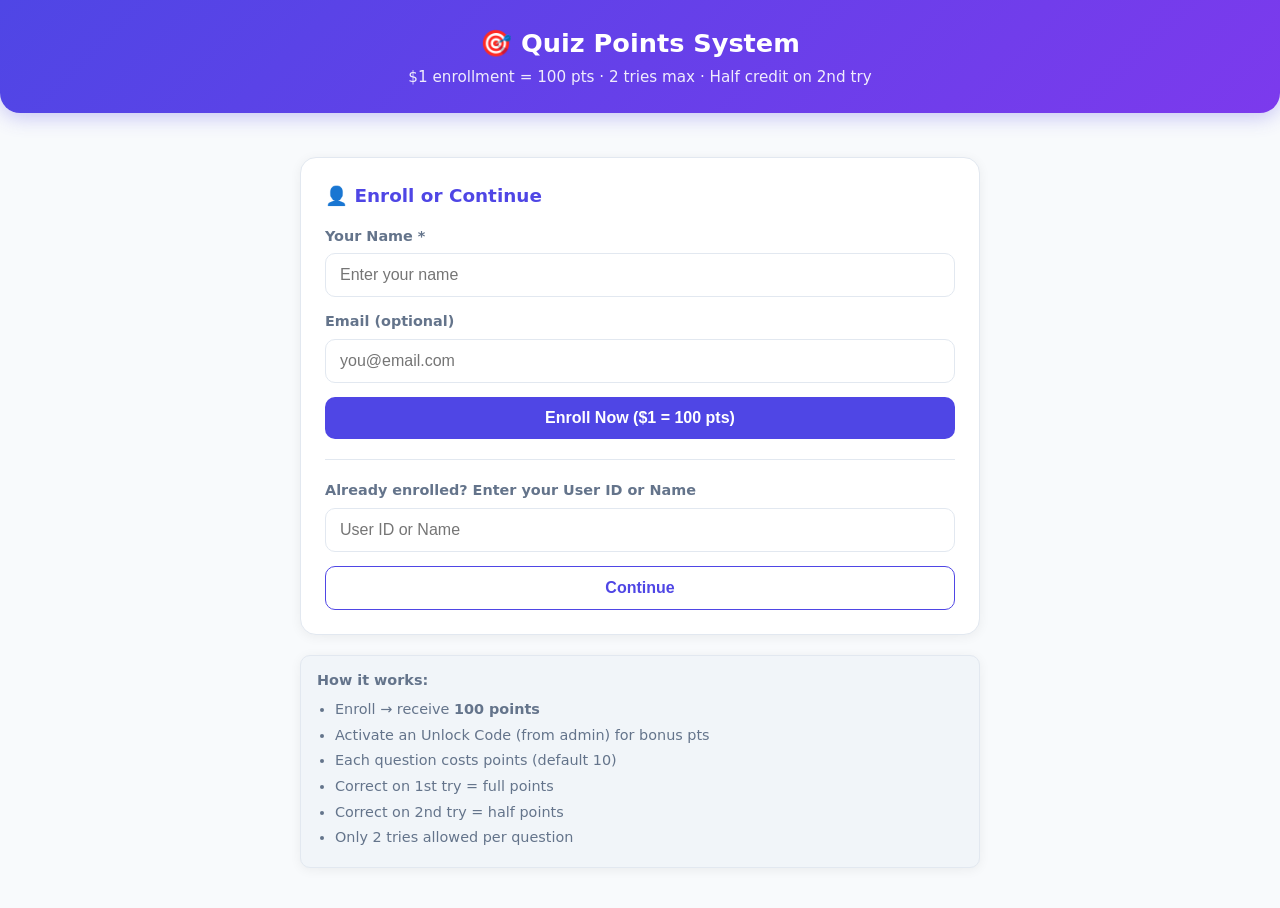
==== Index.html @ 03b9749e "Add files via upload" ====
<!DOCTYPE html>
<html>
<head>
  <base target="_top">
  <meta charset="UTF-8">
  <meta name="viewport" content="width=device-width, initial-scale=1.0">
  <title>Quiz Points System</title>
  <style>
    :root {
      --primary: #4f46e5;
      --primary-dark: #4338ca;
      --success: #10b981;
      --danger: #ef4444;
      --warning: #f59e0b;
      --bg: #f8fafc;
      --card: #ffffff;
      --text: #1e293b;
      --muted: #64748b;
    }
    * { box-sizing: border-box; margin: 0; padding: 0; }
    body {
      font-family: 'Segoe UI', system-ui, -apple-system, sans-serif;
      background: var(--bg);
      color: var(--text);
      line-height: 1.5;
      min-height: 100vh;
    }
    .container { max-width: 720px; margin: 0 auto; padding: 20px; }
    header {
      background: linear-gradient(135deg, var(--primary), #7c3aed);
      color: white;
      padding: 24px 20px;
      text-align: center;
      border-radius: 0 0 20px 20px;
      margin-bottom: 24px;
      box-shadow: 0 4px 20px rgba(79,70,229,0.3);
    }
    header h1 { font-size: 1.6rem; font-weight: 700; }
    header p { opacity: 0.9; font-size: 0.95rem; margin-top: 4px; }
    .card {
      background: var(--card);
      border-radius: 16px;
      padding: 24px;
      margin-bottom: 20px;
      box-shadow: 0 2px 12px rgba(0,0,0,0.06);
      border: 1px solid #e2e8f0;
    }
    .card h2 {
      font-size: 1.15rem;
      margin-bottom: 16px;
      color: var(--primary);
      display: flex;
      align-items: center;
      gap: 8px;
    }
    label { display: block; font-weight: 600; font-size: 0.9rem; margin-bottom: 6px; color: var(--muted); }
    input, textarea, select {
      width: 100%;
      padding: 12px 14px;
      border: 1.5px solid #e2e8f0;
      border-radius: 10px;
      font-size: 1rem;
      margin-bottom: 14px;
      transition: border 0.2s;
    }
    input:focus, textarea:focus { outline: none; border-color: var(--primary); }
    .btn {
      display: inline-flex;
      align-items: center;
      justify-content: center;
      gap: 6px;
      padding: 12px 20px;
      border: none;
      border-radius: 10px;
      font-size: 1rem;
      font-weight: 600;
      cursor: pointer;
      transition: all 0.2s;
    }
    .btn-primary { background: var(--primary); color: white; }
    .btn-primary:hover { background: var(--primary-dark); }
    .btn-success { background: var(--success); color: white; }
    .btn-danger { background: var(--danger); color: white; }
    .btn-outline {
      background: transparent;
      border: 1.5px solid var(--primary);
      color: var(--primary);
    }
    .btn-block { width: 100%; }
    .btn:disabled { opacity: 0.55; cursor: not-allowed; }
    .points-badge {
      display: inline-flex;
      align-items: center;
      gap: 6px;
      background: #eef2ff;
      color: var(--primary);
      padding: 8px 16px;
      border-radius: 999px;
      font-weight: 700;
      font-size: 1.1rem;
    }
    .hidden { display: none !important; }
    .msg {
      padding: 12px 16px;
      border-radius: 10px;
      margin-bottom: 16px;
      font-size: 0.95rem;
    }
    .msg-success { background: #d1fae5; color: #065f46; }
    .msg-error { background: #fee2e2; color: #991b1b; }
    .msg-info { background: #e0e7ff; color: #3730a3; }
    .question-item {
      border: 1.5px solid #e2e8f0;
      border-radius: 12px;
      padding: 16px;
      margin-bottom: 12px;
      transition: border 0.2s;
    }
    .question-item:hover { border-color: #c7d2fe; }
    .question-item.done { background: #f0fdf4; border-color: #86efac; }
    .question-item.failed { background: #fef2f2; border-color: #fca5a5; }
    .q-meta { font-size: 0.85rem; color: var(--muted); margin-top: 6px; }
    .status-tag {
      display: inline-block;
      padding: 2px 10px;
      border-radius: 999px;
      font-size: 0.75rem;
      font-weight: 600;
    }
    .tag-correct { background: #d1fae5; color: #065f46; }
    .tag-half { background: #fef3c7; color: #92400e; }
    .tag-wrong { background: #fee2e2; color: #991b1b; }
    .tag-open { background: #e0e7ff; color: #3730a3; }
    .flex { display: flex; gap: 10px; align-items: center; }
    .flex-between { display: flex; justify-content: space-between; align-items: center; }
    .spinner {
      width: 20px; height: 20px;
      border: 2.5px solid #e2e8f0;
      border-top-color: var(--primary);
      border-radius: 50%;
      animation: spin 0.7s linear infinite;
      display: inline-block;
    }
    @keyframes spin { to { transform: rotate(360deg); } }
    .rules {
      background: #f1f5f9;
      border-radius: 10px;
      padding: 14px 16px;
      font-size: 0.9rem;
      color: var(--muted);
    }
    .rules li { margin-bottom: 4px; }
  </style>
</head>
<body>
  <header>
    <h1>🎯 Quiz Points System</h1>
    <p>$1 enrollment = 100 pts · 2 tries max · Half credit on 2nd try</p>
  </header>

  <div class="container">
    <!-- ===== LOGIN / ENROLL ===== -->
    <div id="authSection">
      <div class="card">
        <h2>👤 Enroll or Continue</h2>
        <div id="authMsg"></div>
        
        <div id="enrollForm">
          <label>Your Name *</label>
          <input type="text" id="enrollName" placeholder="Enter your name">
          <label>Email (optional)</label>
          <input type="email" id="enrollEmail" placeholder="you@email.com">
          <button class="btn btn-primary btn-block" onclick="doEnroll()">
            Enroll Now ($1 = 100 pts)
          </button>
        </div>
        
        <hr style="margin: 20px 0; border: none; border-top: 1px solid #e2e8f0;">
        
        <label>Already enrolled? Enter your User ID or Name</label>
        <input type="text" id="loginId" placeholder="User ID or Name">
        <button class="btn btn-outline btn-block" onclick="doLogin()">Continue</button>
      </div>
      
      <div class="card rules">
        <strong>How it works:</strong>
        <ul style="margin-top:8px; padding-left:18px;">
          <li>Enroll → receive <strong>100 points</strong></li>
          <li>Activate an Unlock Code (from admin) for bonus pts</li>
          <li>Each question costs points (default 10)</li>
          <li>Correct on 1st try = full points</li>
          <li>Correct on 2nd try = half points</li>
          <li>Only 2 tries allowed per question</li>
        </ul>
      </div>
    </div>

    <!-- ===== DASHBOARD ===== -->
    <div id="dashSection" class="hidden">
      <div class="card">
        <div class="flex-between">
          <div>
            <div style="font-size:0.9rem; color:var(--muted);">Welcome back</div>
            <div style="font-size:1.25rem; font-weight:700;" id="userName">—</div>
            <div style="font-size:0.8rem; color:var(--muted);" id="userIdDisplay"></div>
          </div>
          <div class="points-badge" id="pointsDisplay">⭐ 0 pts</div>
        </div>
        <button class="btn btn-outline" style="margin-top:14px; font-size:0.85rem; padding:8px 14px;" onclick="logout()">Logout</button>
      </div>

      <!-- Unlock Code -->
      <div class="card" id="unlockCard">
        <h2>🔓 Activate Unlock Code</h2>
        <div id="unlockMsg"></div>
        <div class="flex">
          <input type="text" id="unlockCode" placeholder="e.g. 5E42C" style="margin-bottom:0;">
          <button class="btn btn-success" onclick="doUnlock()">Activate</button>
        </div>
        <p style="font-size:0.85rem; color:var(--muted); margin-top:10px;">
          Example: code <strong>5E42C</strong> gives +15 pts then applies ~33.33% fee.
        </p>
      </div>

      <!-- Questions -->
      <div class="card">
        <h2>📝 Questions</h2>
        <div id="questionsMsg"></div>
        <div id="questionsList">
          <div style="text-align:center; padding:20px; color:var(--muted);">
            <div class="spinner"></div> Loading questions...
          </div>
        </div>
      </div>
    </div>
  </div>

  <script>
    let currentUser = null;
    let dashboardData = null;

    // ---------- Auth ----------
    function doEnroll() {
      const name = document.getElementById('enrollName').value.trim();
      const email = document.getElementById('enrollEmail').value.trim();
      if (!name) { showMsg('authMsg', 'Please enter your name', 'error'); return; }
      
      showMsg('authMsg', '<span class="spinner"></span> Enrolling...', 'info');
      
      google.script.run
        .withSuccessHandler(res => {
          currentUser = { userId: res.userId, name: res.name, points: res.points };
          localStorage.setItem('quizUserId', res.userId);
          showMsg('authMsg', res.message, 'success');
          setTimeout(() => loadDashboard(), 800);
        })
        .withFailureHandler(err => showMsg('authMsg', err.message, 'error'))
        .enrollUser(name, email);
    }

    function doLogin() {
      const id = document.getElementById('loginId').value.trim();
      if (!id) { showMsg('authMsg', 'Enter User ID or Name', 'error'); return; }
      
      showMsg('authMsg', '<span class="spinner"></span> Looking up...', 'info');
      
      google.script.run
        .withSuccessHandler(user => {
          if (!user) {
            showMsg('authMsg', 'User not found. Please enroll first.', 'error');
            return;
          }
          currentUser = user;
          localStorage.setItem('quizUserId', user.userId);
          loadDashboard();
        })
        .withFailureHandler(err => showMsg('authMsg', err.message, 'error'))
        .getUser(id);
    }

    function logout() {
      localStorage.removeItem('quizUserId');
      currentUser = null;
      document.getElementById('authSection').classList.remove('hidden');
      document.getElementById('dashSection').classList.add('hidden');
    }

    // ---------- Dashboard ----------
    function loadDashboard() {
      if (!currentUser) return;
      
      document.getElementById('authSection').classList.add('hidden');
      document.getElementById('dashSection').classList.remove('hidden');
      document.getElementById('userName').textContent = currentUser.name;
      document.getElementById('userIdDisplay').textContent = 'ID: ' + currentUser.userId;
      document.getElementById('pointsDisplay').textContent = '⭐ ' + currentUser.points + ' pts';
      
      if (currentUser.unlockCodeUsed) {
        document.getElementById('unlockCard').classList.add('hidden');
      }
      
      google.script.run
        .withSuccessHandler(data => {
          dashboardData = data;
          currentUser = data.user;
          document.getElementById('pointsDisplay').textContent = '⭐ ' + data.user.points + ' pts';
          if (data.user.unlockCodeUsed) {
            document.getElementById('unlockCard').classList.add('hidden');
          }
          renderQuestions(data.questions, data.attempts);
        })
        .withFailureHandler(err => showMsg('questionsMsg', err.message, 'error'))
        .getUserDashboard(currentUser.userId);
    }

    function renderQuestions(questions, attempts) {
      const list = document.getElementById('questionsList');
      if (!questions.length) {
        list.innerHTML = '<p style="color:var(--muted);">No active questions yet.</p>';
        return;
      }
      
      const attemptMap = {};
      attempts.forEach(a => attemptMap[a.questionId] = a);
      
      let html = '';
      questions.forEach(q => {
        const att = attemptMap[q.questionId];
        let statusClass = '';
        let statusTag = '<span class="status-tag tag-open">Open</span>';
        let triesInfo = '0 / 2 tries';
        let canAnswer = true;
        let pointsInfo = q.points + ' pts';
        
        if (att) {
          triesInfo = att.triesUsed + ' / 2 tries';
          if (att.triesUsed >= 2 || att.try1Correct === 'YES') {
            canAnswer = false;
            if (att.pointsAwarded === q.points) {
              statusClass = 'done';
              statusTag = '<span class="status-tag tag-correct">Correct (full)</span>';
            } else if (att.pointsAwarded > 0) {
              statusClass = 'done';
              statusTag = '<span class="status-tag tag-half">Correct (half)</span>';
            } else {
              statusClass = 'failed';
              statusTag = '<span class="status-tag tag-wrong">Failed</span>';
            }
            pointsInfo = att.pointsAwarded + ' pts earned';
          } else if (att.try1Correct === 'NO') {
            statusTag = '<span class="status-tag tag-open">1 try left</span>';
          }
        }
        
        html += `
          <div class="question-item ${statusClass}" id="q-${q.questionId}">
            <div class="flex-between">
              <strong>${escapeHtml(q.questionText)}</strong>
              ${statusTag}
            </div>
            <div class="q-meta">${pointsInfo} · ${triesInfo}</div>
            ${canAnswer ? `
              <div style="margin-top:12px;">
                <input type="text" id="ans-${q.questionId}" placeholder="Your answer..." style="margin-bottom:8px;">
                <button class="btn btn-primary" onclick="submitAns('${q.questionId}')">Submit Answer</button>
              </div>
            ` : ''}
            <div id="msg-${q.questionId}" style="margin-top:8px;"></div>
          </div>
        `;
      });
      list.innerHTML = html;
    }

    function submitAns(questionId) {
      const input = document.getElementById('ans-' + questionId);
      const answer = input.value.trim();
      if (!answer) {
        showMsg('msg-' + questionId, 'Please type an answer', 'error');
        return;
      }
      
      showMsg('msg-' + questionId, '<span class="spinner"></span> Checking...', 'info');
      
      google.script.run
        .withSuccessHandler(res => {
          showMsg('msg-' + questionId, res.message, res.correct ? 'success' : 'error');
          // Refresh dashboard after short delay
          setTimeout(() => loadDashboard(), 1200);
        })
        .withFailureHandler(err => showMsg('msg-' + questionId, err.message, 'error'))
        .submitAnswer(currentUser.userId, questionId, answer);
    }

    function doUnlock() {
      const code = document.getElementById('unlockCode').value.trim();
      if (!code) { showMsg('unlockMsg', 'Enter a code', 'error'); return; }
      
      showMsg('unlockMsg', '<span class="spinner"></span> Activating...', 'info');
      
      google.script.run
        .withSuccessHandler(res => {
          showMsg('unlockMsg', res.message, 'success');
          currentUser.points = res.newPoints;
          document.getElementById('pointsDisplay').textContent = '⭐ ' + res.newPoints + ' pts';
          setTimeout(() => {
            document.getElementById('unlockCard').classList.add('hidden');
          }, 2000);
        })
        .withFailureHandler(err => showMsg('unlockMsg', err.message, 'error'))
        .activateUnlockCode(currentUser.userId, code);
    }

    // ---------- Utils ----------
    function showMsg(id, text, type) {
      const el = document.getElementById(id);
      if (!el) return;
      el.innerHTML = `<div class="msg msg-${type}">${text}</div>`;
    }

    function escapeHtml(str) {
      const div = document.createElement('div');
      div.textContent = str;
      return div.innerHTML;
    }

    // Auto-login if stored
    window.onload = function() {
      const saved = localStorage.getItem('quizUserId');
      if (saved) {
        google.script.run
          .withSuccessHandler(user => {
            if (user) {
              currentUser = user;
              loadDashboard();
            }
          })
          .getUser(saved);
      }
    };
  </script>
</body>
</html>
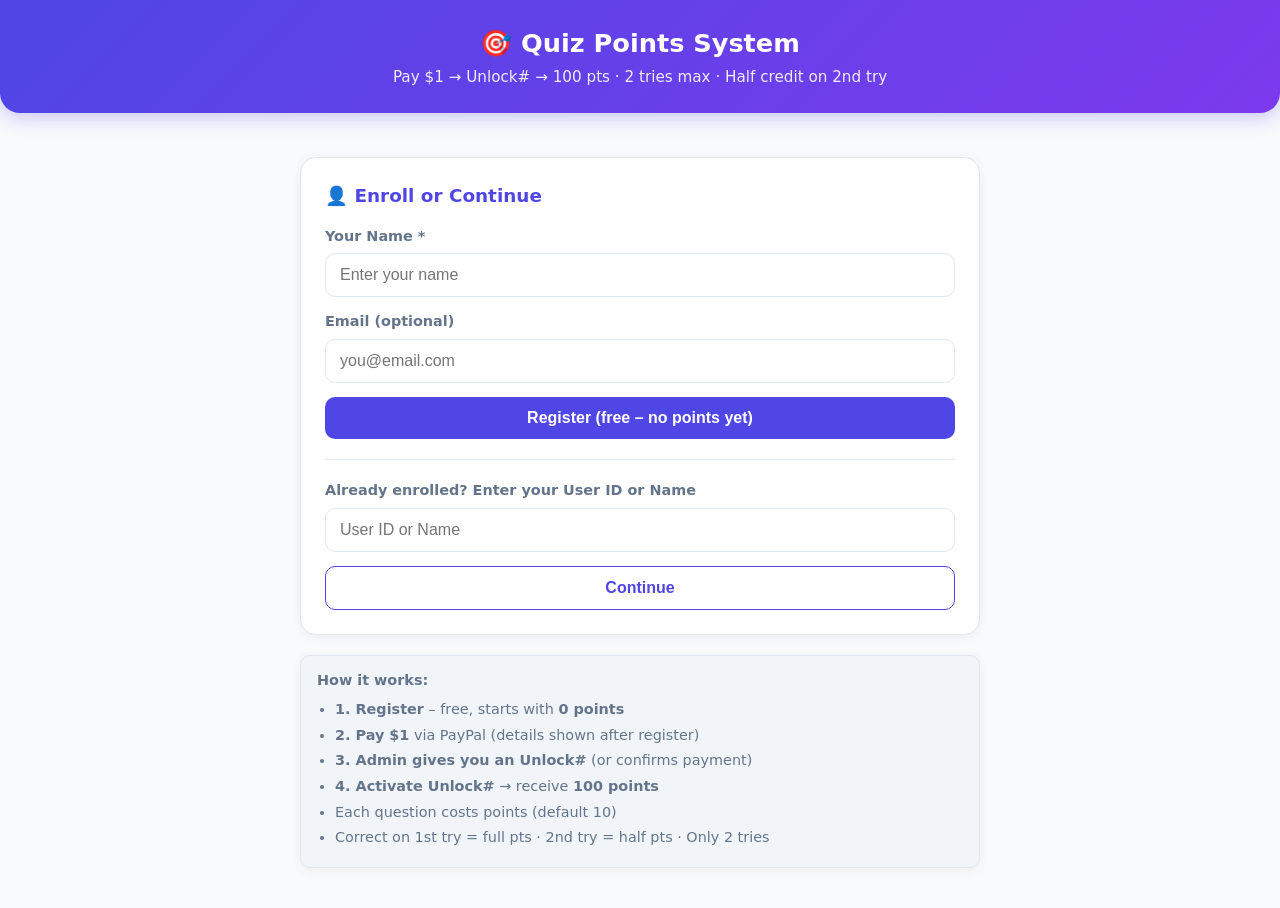
==== commit b93044bc: "Add files via upload" ====
--- a/Index.html
+++ b/Index.html
@@ -155,7 +155,7 @@
 <body>
   <header>
     <h1>🎯 Quiz Points System</h1>
-    <p>$1 enrollment = 100 pts · 2 tries max · Half credit on 2nd try</p>
+    <p>Pay $1 → Unlock# → 100 pts · 2 tries max · Half credit on 2nd try</p>
   </header>
 
   <div class="container">
@@ -171,7 +171,7 @@
           <label>Email (optional)</label>
           <input type="email" id="enrollEmail" placeholder="you@email.com">
           <button class="btn btn-primary btn-block" onclick="doEnroll()">
-            Enroll Now ($1 = 100 pts)
+            Register (free – no points yet)
           </button>
         </div>
         
@@ -185,12 +185,12 @@
       <div class="card rules">
         <strong>How it works:</strong>
         <ul style="margin-top:8px; padding-left:18px;">
-          <li>Enroll → receive <strong>100 points</strong></li>
-          <li>Activate an Unlock Code (from admin) for bonus pts</li>
+          <li><strong>1. Register</strong> – free, starts with <strong>0 points</strong></li>
+          <li><strong>2. Pay $1</strong> via PayPal (details shown after register)</li>
+          <li><strong>3. Admin gives you an Unlock#</strong> (or confirms payment)</li>
+          <li><strong>4. Activate Unlock#</strong> → receive <strong>100 points</strong></li>
           <li>Each question costs points (default 10)</li>
-          <li>Correct on 1st try = full points</li>
-          <li>Correct on 2nd try = half points</li>
-          <li>Only 2 tries allowed per question</li>
+          <li>Correct on 1st try = full pts · 2nd try = half pts · Only 2 tries</li>
         </ul>
       </div>
     </div>
@@ -209,6 +209,21 @@
         <button class="btn btn-outline" style="margin-top:14px; font-size:0.85rem; padding:8px 14px;" onclick="logout()">Logout</button>
       </div>
 
+      <!-- Payment / Unlock notice for PENDING users -->
+      <div class="card" id="pendingCard" style="display:none; border-color:#f59e0b; background:#fffbeb;">
+        <h2 style="color:#b45309;">⏳ Payment Required</h2>
+        <p style="margin-bottom:10px;">You have <strong>0 points</strong> until you pay and activate an Unlock#.</p>
+        <ol style="padding-left:18px; font-size:0.95rem; color:#78350f;">
+          <li>Pay <strong>$1</strong> via PayPal (admin will show the email after you register)</li>
+          <li>Contact admin / send payment screenshot</li>
+          <li>Admin gives you an <strong>Unlock#</strong></li>
+          <li>Enter the Unlock# below → receive <strong>100 points</strong></li>
+        </ol>
+        <p style="font-size:0.85rem; color:#92400e; margin-top:8px;">
+          Or admin can confirm your payment manually without a code.
+        </p>
+      </div>
+
       <!-- Unlock Code -->
       <div class="card" id="unlockCard">
         <h2>🔓 Activate Unlock Code</h2>
@@ -217,8 +232,8 @@
           <input type="text" id="unlockCode" placeholder="e.g. 5E42C" style="margin-bottom:0;">
           <button class="btn btn-success" onclick="doUnlock()">Activate</button>
         </div>
-        <p style="font-size:0.85rem; color:var(--muted); margin-top:10px;">
-          Example: code <strong>5E42C</strong> gives +15 pts then applies ~33.33% fee.
+        <p style="font-size:0.85rem; color:var(--muted); margin-top:10px;" id="unlockHint">
+          After paying $1, enter the Unlock# admin gives you to get your 100 points.
         </p>
       </div>
 
@@ -249,10 +264,10 @@
       
       google.script.run
         .withSuccessHandler(res => {
-          currentUser = { userId: res.userId, name: res.name, points: res.points };
+          currentUser = { userId: res.userId, name: res.name, points: res.points, status: res.status || 'PENDING' };
           localStorage.setItem('quizUserId', res.userId);
           showMsg('authMsg', res.message, 'success');
-          setTimeout(() => loadDashboard(), 800);
+          setTimeout(() => loadDashboard(), 1200);
         })
         .withFailureHandler(err => showMsg('authMsg', err.message, 'error'))
         .enrollUser(name, email);
@@ -295,19 +310,36 @@
       document.getElementById('userIdDisplay').textContent = 'ID: ' + currentUser.userId;
       document.getElementById('pointsDisplay').textContent = '⭐ ' + currentUser.points + ' pts';
       
-      if (currentUser.unlockCodeUsed) {
-        document.getElementById('unlockCard').classList.add('hidden');
-      }
-      
       google.script.run
         .withSuccessHandler(data => {
           dashboardData = data;
           currentUser = data.user;
           document.getElementById('pointsDisplay').textContent = '⭐ ' + data.user.points + ' pts';
-          if (data.user.unlockCodeUsed) {
-            document.getElementById('unlockCard').classList.add('hidden');
+          
+          const isPending = data.user.status === 'PENDING' || data.user.enrolled !== 'YES';
+          const pendingCard = document.getElementById('pendingCard');
+          const unlockCard = document.getElementById('unlockCard');
+          
+          if (isPending) {
+            pendingCard.style.display = 'block';
+            unlockCard.style.display = 'block';
+            document.getElementById('unlockHint').textContent =
+              'After paying $1, enter the Unlock# admin gives you to get your 100 points.';
+          } else {
+            pendingCard.style.display = 'none';
+            // Still allow BONUS unlock codes after enrolled
+            unlockCard.style.display = 'block';
+            document.getElementById('unlockHint').textContent =
+              'Enter a BONUS Unlock# for extra points (optional).';
           }
-          renderQuestions(data.questions, data.attempts);
+          
+          // Only show questions if ACTIVE
+          if (isPending) {
+            document.getElementById('questionsList').innerHTML =
+              '<p style="color:var(--muted); text-align:center; padding:16px;">Complete payment + Unlock# first to answer questions.</p>';
+          } else {
+            renderQuestions(data.questions, data.attempts);
+          }
         })
         .withFailureHandler(err => showMsg('questionsMsg', err.message, 'error'))
         .getUserDashboard(currentUser.userId);
@@ -403,9 +435,8 @@
           showMsg('unlockMsg', res.message, 'success');
           currentUser.points = res.newPoints;
           document.getElementById('pointsDisplay').textContent = '⭐ ' + res.newPoints + ' pts';
-          setTimeout(() => {
-            document.getElementById('unlockCard').classList.add('hidden');
-          }, 2000);
+          // Reload full dashboard so PENDING → ACTIVE transition shows questions
+          setTimeout(() => loadDashboard(), 1500);
         })
         .withFailureHandler(err => showMsg('unlockMsg', err.message, 'error'))
         .activateUnlockCode(currentUser.userId, code);
